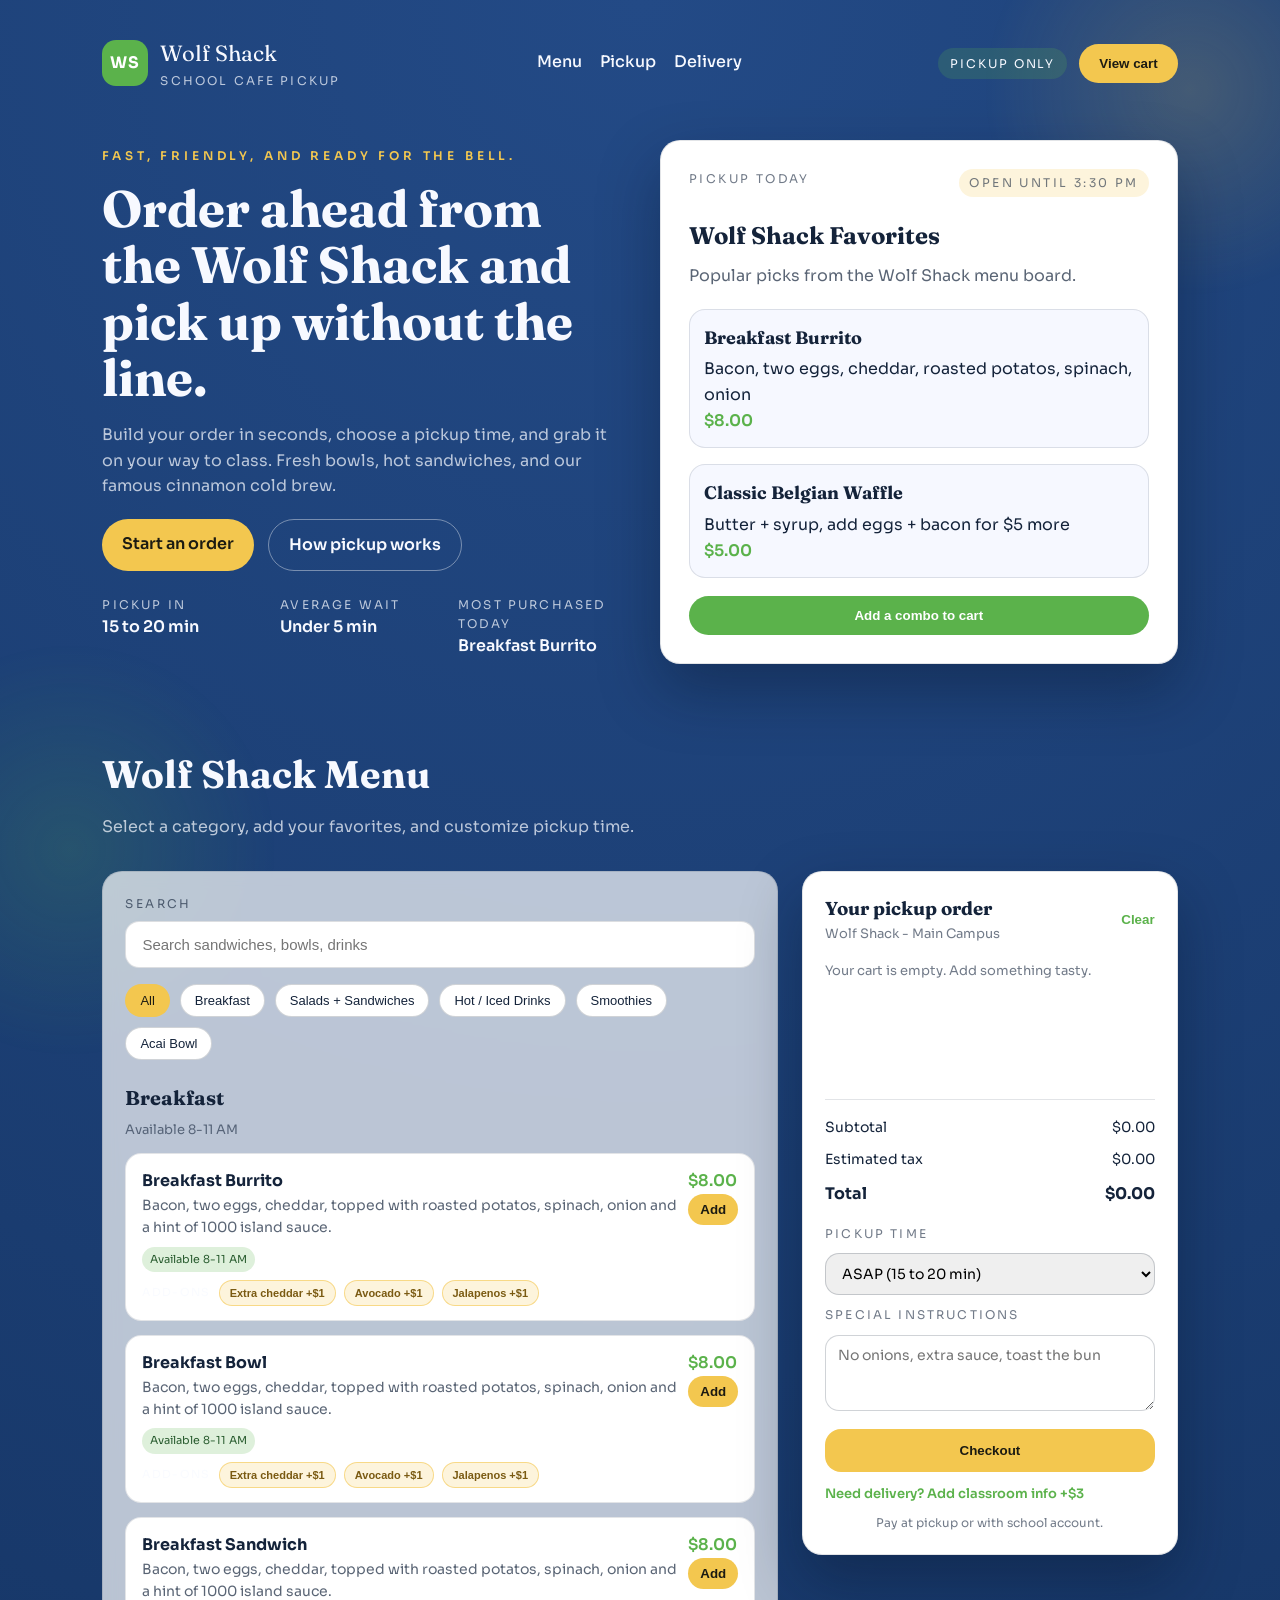
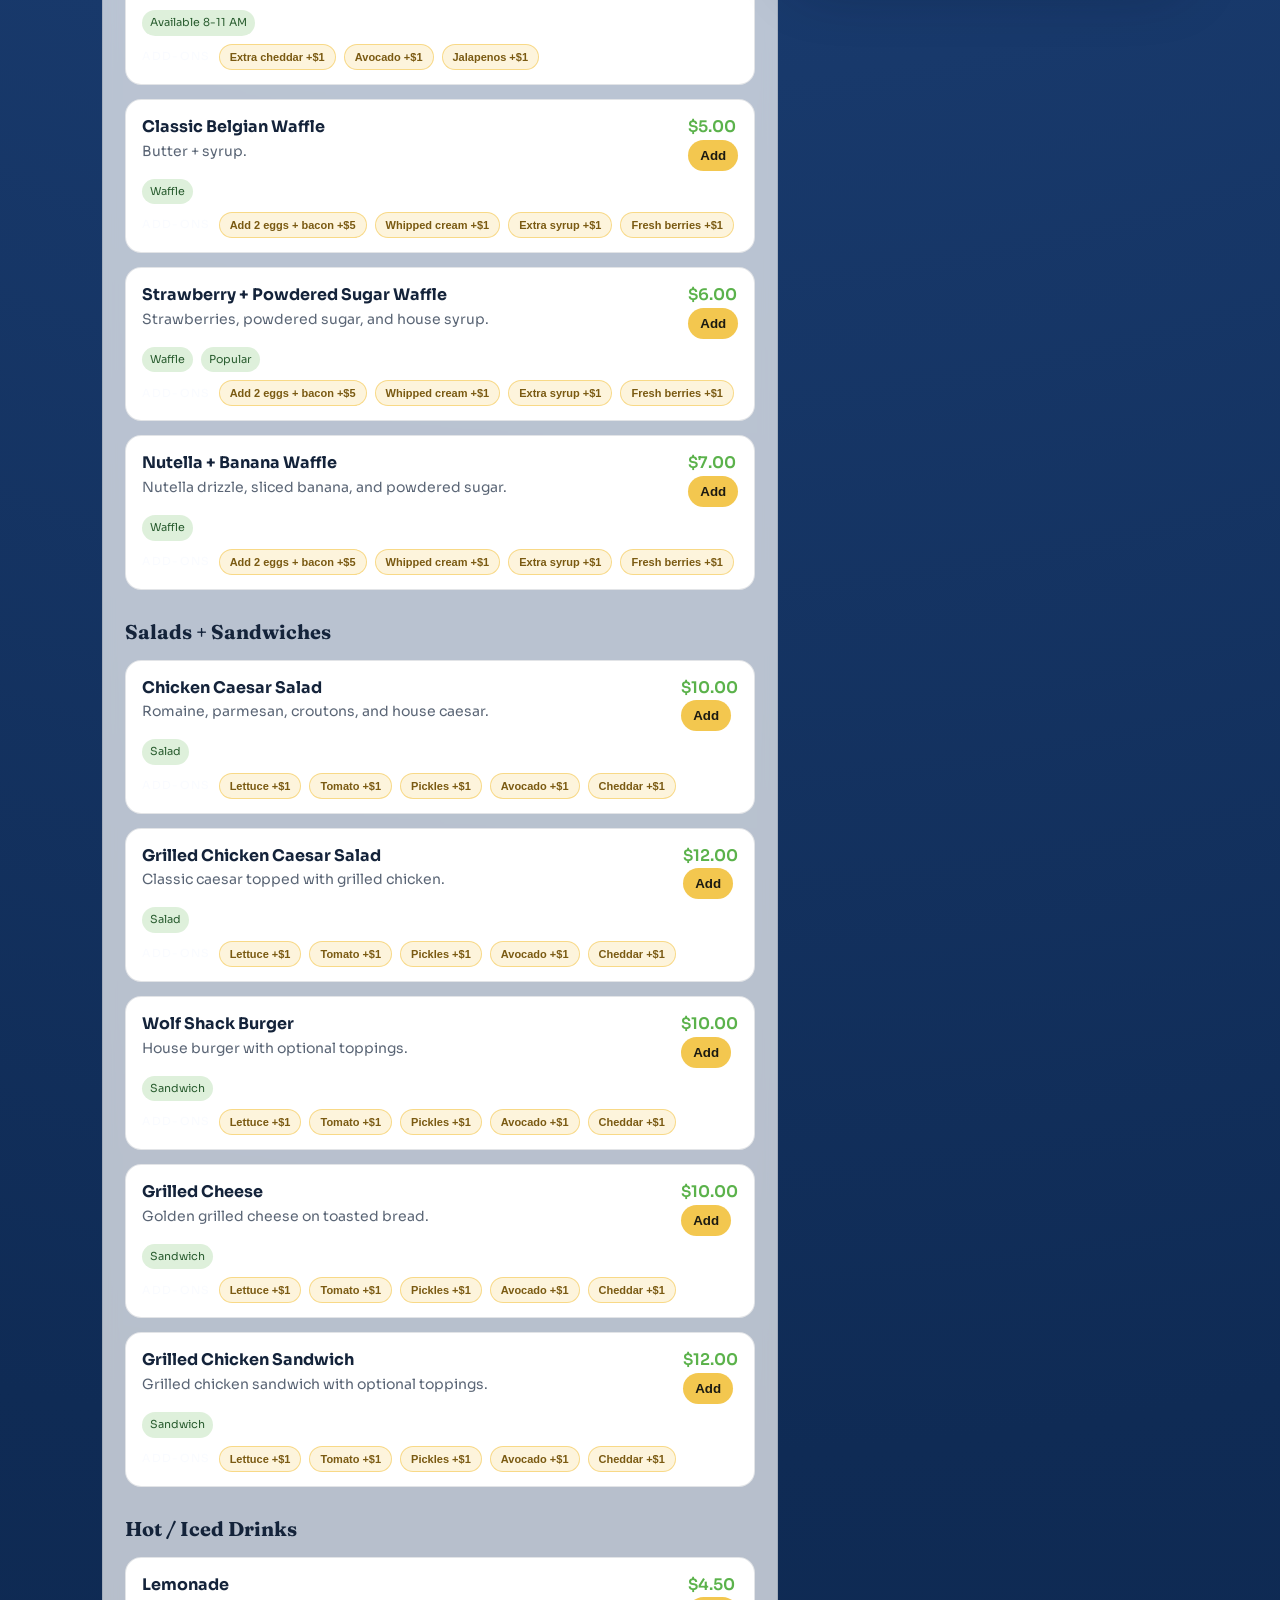
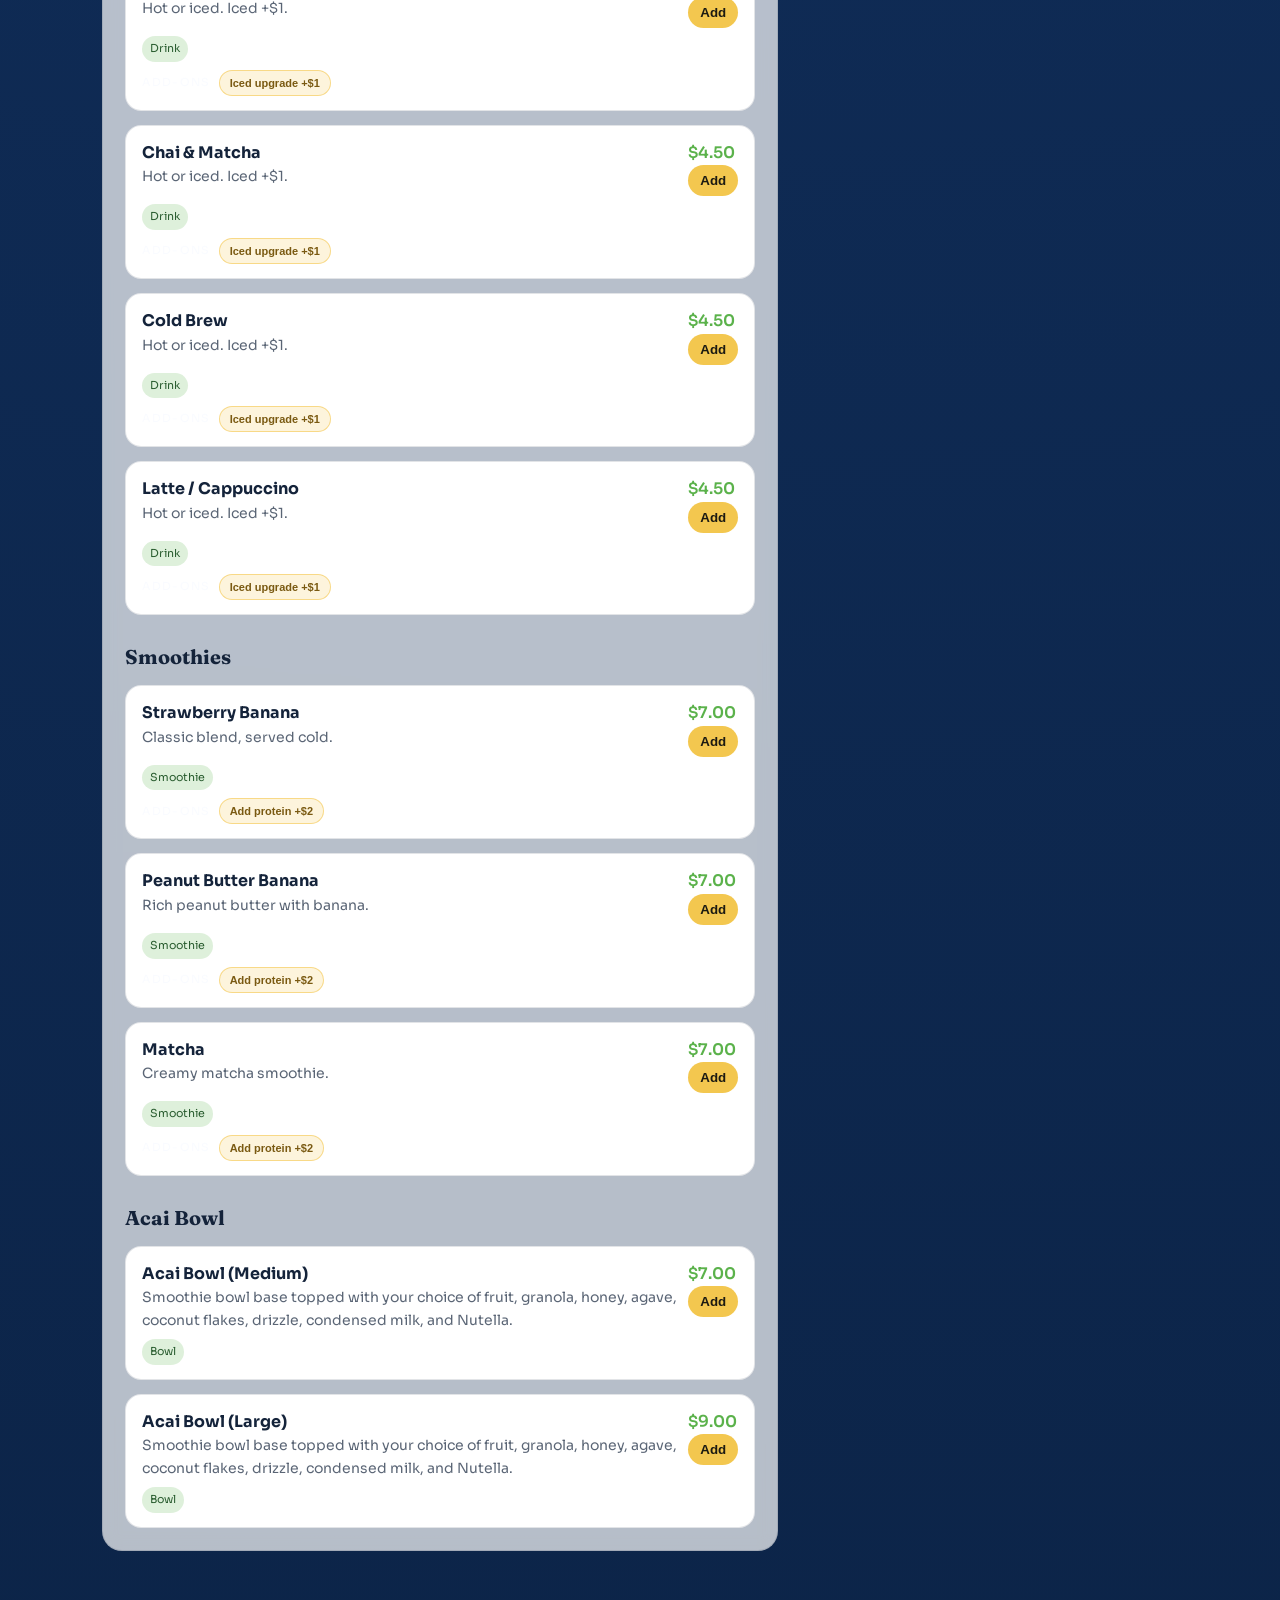
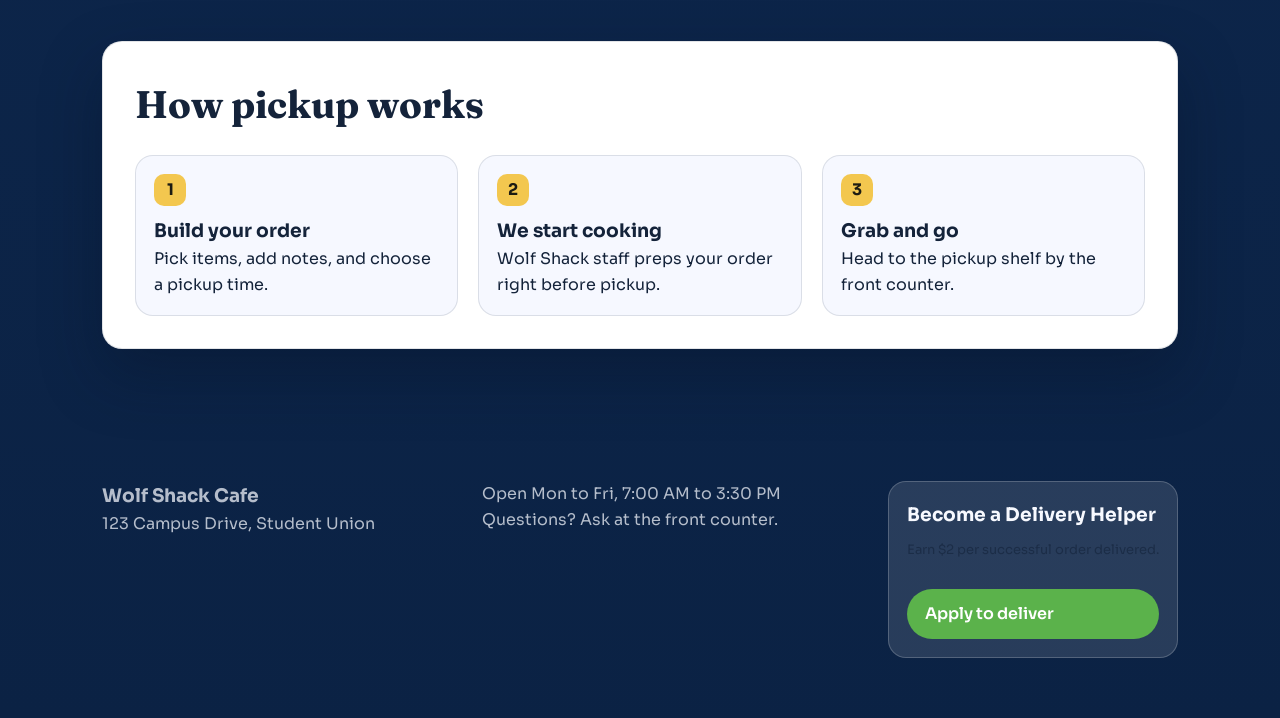
==== index.html @ 7cd52cb3 "Initial Commit" ====
<!doctype html>
<html lang="en">
  <head>
    <meta charset="UTF-8" />
    <meta name="viewport" content="width=device-width, initial-scale=1" />
    <title>Wolf Shack Cafe - Pickup Order</title>
    <link rel="preconnect" href="https://fonts.googleapis.com" />
    <link rel="preconnect" href="https://fonts.gstatic.com" crossorigin />
    <link
      href="https://fonts.googleapis.com/css2?family=Fraunces:opsz,wght@9..144,600;9..144,700&family=Sora:wght@300;400;500;600;700&display=swap"
      rel="stylesheet"
    />
    <link rel="stylesheet" href="styles.css" />
  </head>
  <body>
    <div class="bg-orb orb-one"></div>
    <div class="bg-orb orb-two"></div>

    <header class="hero" id="top">
      <nav class="nav">
        <div class="logo">
          <span class="logo-mark">WS</span>
          <div>
            <p class="logo-title">Wolf Shack</p>
            <p class="logo-subtitle">School Cafe Pickup</p>
          </div>
        </div>
        <div class="nav-links">
          <a href="#menu">Menu</a>
          <a href="#how">Pickup</a>
          <a href="delivery.html">Delivery</a>
        </div>
        <div class="nav-cta">
          <span class="status-pill">Pickup only</span>
          <button class="cta" type="button" id="jumpToCart">View cart</button>
        </div>
      </nav>

      <div class="hero-grid">
        <div class="hero-copy">
          <p class="eyebrow">Fast, friendly, and ready for the bell.</p>
          <h1>
            Order ahead from the Wolf Shack and pick up without the line.
          </h1>
          <p class="subtext">
            Build your order in seconds, choose a pickup time, and grab it on
            your way to class. Fresh bowls, hot sandwiches, and our famous
            cinnamon cold brew.
          </p>
          <div class="hero-actions">
            <a class="cta" href="#menu">Start an order</a>
            <a class="ghost" href="#how">How pickup works</a>
          </div>
          <div class="hero-badges">
            <div>
              <p class="badge-title">Pickup in</p>
              <p class="badge-value" id="pickupEta">15 to 20 min</p>
            </div>
            <div>
              <p class="badge-title">Average wait</p>
              <p class="badge-value">Under 5 min</p>
            </div>
            <div>
              <p class="badge-title">Most purchased today</p>
              <p class="badge-value">Breakfast Burrito</p>
            </div>
          </div>
        </div>

        <div class="hero-card">
          <div class="hero-card-top">
            <span>Pickup today</span>
            <span class="pill">Open until 3:30 PM</span>
          </div>
          <h2>Wolf Shack Favorites</h2>
          <p class="hero-card-sub">
            Popular picks from the Wolf Shack menu board.
          </p>
          <div class="specials">
            <article>
              <h3>Breakfast Burrito</h3>
              <p>Bacon, two eggs, cheddar, roasted potatos, spinach, onion</p>
              <span class="price">$8.00</span>
            </article>
            <article>
              <h3>Classic Belgian Waffle</h3>
              <p>Butter + syrup, add eggs + bacon for $5 more</p>
              <span class="price">$5.00</span>
            </article>
          </div>
          <button class="pill-btn" type="button" id="addSpecial">
            Add a combo to cart
          </button>
        </div>
      </div>
    </header>

    <main>
      <section id="menu" class="menu">
        <div class="section-title">
          <h2>Wolf Shack Menu</h2>
          <p>
            Select a category, add your favorites, and customize pickup time.
          </p>
        </div>

        <div class="menu-layout">
          <div class="menu-panel">
            <div class="search-row">
              <label class="search" for="searchInput">
                <span>Search</span>
                <input
                  type="text"
                  id="searchInput"
                  placeholder="Search sandwiches, bowls, drinks"
                  autocomplete="off"
                />
              </label>
              <div class="category-chips" id="categoryChips"></div>
            </div>

            <div class="menu-grid" id="menuGrid"></div>
          </div>

          <aside class="cart-panel" id="cartPanel">
            <div class="cart-header">
              <div>
                <h3>Your pickup order</h3>
                <p class="muted">Wolf Shack - Main Campus</p>
              </div>
              <button class="link" id="clearCart" type="button">Clear</button>
            </div>

            <div class="cart-items" id="cartItems"></div>

            <div class="cart-summary">
              <div class="summary-row">
                <span>Subtotal</span>
                <span id="subtotal">$0.00</span>
              </div>
              <div class="summary-row">
                <span>Estimated tax</span>
                <span id="tax">$0.00</span>
              </div>
              <div class="summary-row total">
                <span>Total</span>
                <span id="total">$0.00</span>
              </div>
            </div>

            <div class="pickup-block">
              <label for="pickupTime">Pickup time</label>
              <select id="pickupTime"></select>
              <label for="notes">Special instructions</label>
              <textarea
                id="notes"
                rows="3"
                placeholder="No onions, extra sauce, toast the bun"
              ></textarea>
            </div>

            <button class="checkout" type="button" onclick="location.href='checkout.html'">
              Checkout
            </button>
            <a class="delivery-link" href="delivery.html">Need delivery? Add classroom info +$3</a>
            <p class="fine">Pay at pickup or with school account.</p>
          </aside>
        </div>
      </section>

      <section id="how" class="how">
        <div class="section-title">
          <h2>How pickup works</h2>
        </div>
        <div class="steps">
          <div class="step">
            <span class="step-number">1</span>
            <h3>Build your order</h3>
            <p>Pick items, add notes, and choose a pickup time.</p>
          </div>
          <div class="step">
            <span class="step-number">2</span>
            <h3>We start cooking</h3>
            <p>Wolf Shack staff preps your order right before pickup.</p>
          </div>
          <div class="step">
            <span class="step-number">3</span>
            <h3>Grab and go</h3>
            <p>Head to the pickup shelf by the front counter.</p>
          </div>
        </div>
      </section>

    </main>

    <footer class="footer">
      <div>
        <h3>Wolf Shack Cafe</h3>
        <p>123 Campus Drive, Student Union</p>
      </div>
      <div>
        <p>Open Mon to Fri, 7:00 AM to 3:30 PM</p>
        <p>Questions? Ask at the front counter.</p>
      </div>
      <div class="footer-cta">
        <h3>Become a Delivery Helper</h3>
        <p class="muted">Earn $2 per successful order delivered.</p>
        <a class="pill-btn" href="deliverer.html">Apply to deliver</a>
      </div>
    </footer>

    <script src="app.js"></script>
  </body>
</html>
---- styles.css ----
:root {
  --bg: #0f2b55;
  --bg-soft: #173a6d;
  --ink: #f7f9ff;
  --muted: rgba(247, 249, 255, 0.72);
  --accent: #f3c74f;
  --accent-2: #5bb24b;
  --accent-3: #7ecbff;
  --card: #ffffff;
  --card-ink: #14233a;
  --stroke: rgba(255, 255, 255, 0.2);
  --shadow: 0 26px 60px rgba(7, 18, 38, 0.35);
  --radius: 20px;
}

* {
  box-sizing: border-box;
  margin: 0;
  padding: 0;
}

body {
  font-family: "Sora", sans-serif;
  background: radial-gradient(circle at top, #234a86 0%, var(--bg) 55%, #0b2244 100%);
  color: var(--ink);
  min-height: 100vh;
  line-height: 1.6;
  overflow-x: hidden;
}

a {
  color: inherit;
  text-decoration: none;
}

.bg-orb {
  position: fixed;
  width: 420px;
  height: 420px;
  border-radius: 50%;
  filter: blur(0px);
  opacity: 0.5;
  z-index: -1;
}

.orb-one {
  background: radial-gradient(circle, rgba(243, 199, 79, 0.35) 0%, rgba(243, 199, 79, 0) 70%);
  top: -120px;
  right: -120px;
}

.orb-two {
  background: radial-gradient(circle, rgba(91, 178, 75, 0.35) 0%, rgba(91, 178, 75, 0) 70%);
  bottom: -160px;
  left: -140px;
}

.hero {
  padding: 36px 8vw 80px;
  position: relative;
}

.nav {
  display: flex;
  align-items: center;
  justify-content: space-between;
  gap: 24px;
  flex-wrap: wrap;
}

.logo {
  display: flex;
  align-items: center;
  gap: 12px;
}

.logo-mark {
  display: inline-flex;
  align-items: center;
  justify-content: center;
  width: 46px;
  height: 46px;
  border-radius: 14px;
  background: var(--accent-2);
  color: #ffffff;
  font-weight: 700;
  letter-spacing: 0.1em;
}

.logo-title {
  font-family: "Fraunces", serif;
  font-size: 22px;
}

.logo-subtitle {
  font-size: 12px;
  text-transform: uppercase;
  letter-spacing: 0.18em;
  color: var(--muted);
}

.nav-links {
  display: flex;
  gap: 18px;
  flex-wrap: wrap;
  font-weight: 500;
}

.nav-links a {
  padding: 6px 0;
  border-bottom: 2px solid transparent;
}

.nav-links a:hover {
  border-bottom-color: var(--accent);
}

.nav-cta {
  display: flex;
  align-items: center;
  gap: 12px;
}

.status-pill {
  padding: 6px 12px;
  background: rgba(91, 178, 75, 0.2);
  border-radius: 999px;
  font-size: 12px;
  text-transform: uppercase;
  letter-spacing: 0.16em;
}

.cta {
  padding: 12px 20px;
  border-radius: 999px;
  background: var(--accent);
  color: #1c1b12;
  font-weight: 600;
  border: none;
  cursor: pointer;
}

.ghost {
  padding: 12px 20px;
  border-radius: 999px;
  border: 1px solid rgba(255, 255, 255, 0.4);
  font-weight: 600;
}

.hero-grid {
  display: grid;
  grid-template-columns: repeat(auto-fit, minmax(280px, 1fr));
  gap: 40px;
  margin-top: 50px;
  align-items: center;
}

.eyebrow {
  text-transform: uppercase;
  letter-spacing: 0.32em;
  font-size: 12px;
  color: var(--accent);
  font-weight: 600;
}

.hero-copy h1 {
  font-family: "Fraunces", serif;
  font-size: clamp(2.4rem, 4vw, 3.8rem);
  line-height: 1.1;
  margin: 16px 0;
}

.subtext {
  color: var(--muted);
  margin-bottom: 20px;
  max-width: 520px;
}

.hero-actions {
  display: flex;
  gap: 14px;
  flex-wrap: wrap;
  margin-bottom: 24px;
}

.hero-badges {
  display: grid;
  grid-template-columns: repeat(auto-fit, minmax(140px, 1fr));
  gap: 16px;
}

.badge-title {
  font-size: 12px;
  text-transform: uppercase;
  letter-spacing: 0.18em;
  color: var(--muted);
}

.badge-value {
  font-weight: 600;
}

.hero-card {
  background: var(--card);
  border-radius: var(--radius);
  box-shadow: var(--shadow);
  padding: 28px;
  border: 1px solid rgba(20, 35, 58, 0.12);
  color: var(--card-ink);
}

.hero-card-top {
  display: flex;
  justify-content: space-between;
  font-size: 12px;
  text-transform: uppercase;
  letter-spacing: 0.2em;
  color: rgba(20, 35, 58, 0.6);
  margin-bottom: 20px;
}

.pill {
  background: rgba(243, 199, 79, 0.2);
  padding: 4px 10px;
  border-radius: 999px;
}

.hero-card h2 {
  font-family: "Fraunces", serif;
  margin-bottom: 8px;
}

.hero-card-sub {
  color: rgba(20, 35, 58, 0.7);
  margin-bottom: 20px;
}

.specials {
  display: grid;
  gap: 16px;
}

.specials article {
  background: #f6f8ff;
  border-radius: 16px;
  padding: 14px;
  border: 1px solid rgba(20, 35, 58, 0.12);
}

.specials h3 {
  font-family: "Fraunces", serif;
  font-size: 18px;
  margin-bottom: 4px;
}

.price {
  font-weight: 600;
  color: var(--accent-2);
}

.pill-btn {
  width: 100%;
  border: none;
  margin-top: 18px;
  padding: 12px 18px;
  border-radius: 999px;
  background: var(--accent-2);
  color: #ffffff;
  font-weight: 600;
  cursor: pointer;
}

main {
  display: grid;
  gap: 90px;
  padding: 0 8vw 100px;
}

.section-title h2 {
  font-family: "Fraunces", serif;
  font-size: clamp(2rem, 3vw, 2.8rem);
  margin-bottom: 8px;
}

.section-title p {
  color: var(--muted);
  max-width: 560px;
}

.menu-layout {
  display: grid;
  grid-template-columns: minmax(0, 1.8fr) minmax(0, 1fr);
  gap: 24px;
  margin-top: 32px;
}

.menu-panel {
  background: rgba(255, 255, 255, 0.7);
  border-radius: var(--radius);
  padding: 22px;
  border: 1px solid rgba(20, 35, 58, 0.12);
  backdrop-filter: blur(8px);
  color: var(--card-ink);
}

.search-row {
  display: grid;
  gap: 16px;
}

.search {
  display: grid;
  gap: 8px;
  font-size: 12px;
  text-transform: uppercase;
  letter-spacing: 0.2em;
  color: rgba(20, 35, 58, 0.65);
}

.search input {
  padding: 14px 16px;
  border-radius: 14px;
  border: 1px solid rgba(20, 35, 58, 0.15);
  background: #ffffff;
  font-size: 15px;
}

.category-chips {
  display: flex;
  flex-wrap: wrap;
  gap: 10px;
}

.chip {
  padding: 8px 14px;
  border-radius: 999px;
  border: 1px solid rgba(20, 35, 58, 0.2);
  font-size: 13px;
  background: #ffffff;
  cursor: pointer;
  color: var(--card-ink);
}

.chip.active {
  background: var(--accent);
  color: #1c1b12;
  border-color: transparent;
}

.menu-grid {
  display: grid;
  gap: 26px;
  margin-top: 22px;
}

.menu-section h3 {
  font-family: "Fraunces", serif;
  font-size: 20px;
  margin-bottom: 12px;
}

.category-note {
  color: rgba(20, 35, 58, 0.6);
  font-size: 13px;
  margin-top: -6px;
  margin-bottom: 12px;
}

.menu-items {
  display: grid;
  gap: 14px;
}

.menu-item {
  background: #ffffff;
  border-radius: 16px;
  padding: 14px 16px;
  border: 1px solid rgba(20, 35, 58, 0.12);
  display: grid;
  gap: 8px;
}

.menu-item-top {
  display: flex;
  justify-content: space-between;
  align-items: flex-start;
  gap: 10px;
}

.menu-item h4 {
  font-size: 16px;
}

.menu-item p {
  color: rgba(20, 35, 58, 0.7);
  font-size: 14px;
}

.tags {
  display: flex;
  gap: 8px;
  flex-wrap: wrap;
}

.tag {
  font-size: 11px;
  padding: 4px 8px;
  background: rgba(91, 178, 75, 0.2);
  border-radius: 999px;
  color: #2a5d30;
}

.addons {
  display: flex;
  flex-wrap: wrap;
  gap: 8px;
  align-items: center;
}

.addons-label {
  font-size: 11px;
  text-transform: uppercase;
  letter-spacing: 0.12em;
  color: var(--muted);
}

.addon-btn {
  font-size: 11px;
  padding: 6px 10px;
  border-radius: 999px;
  border: 1px solid rgba(243, 199, 79, 0.6);
  background: rgba(243, 199, 79, 0.2);
  color: #7a5a12;
  cursor: pointer;
  font-weight: 600;
}

.addon-btn:hover {
  background: rgba(243, 199, 79, 0.35);
}

.add-btn {
  padding: 8px 12px;
  border-radius: 999px;
  border: none;
  background: var(--accent);
  color: #1c1b12;
  cursor: pointer;
  font-weight: 600;
  white-space: nowrap;
}

.cart-panel {
  background: #ffffff;
  border-radius: var(--radius);
  padding: 22px;
  border: 1px solid rgba(20, 35, 58, 0.12);
  box-shadow: var(--shadow);
  position: sticky;
  top: 24px;
  height: fit-content;
  color: var(--card-ink);
}

.cart-header {
  display: flex;
  justify-content: space-between;
  align-items: center;
  margin-bottom: 16px;
}

.cart-header h3 {
  font-family: "Fraunces", serif;
}

.muted {
  color: rgba(20, 35, 58, 0.6);
  font-size: 13px;
}

.link {
  border: none;
  background: none;
  color: var(--accent-2);
  font-weight: 600;
  cursor: pointer;
}

.cart-items {
  display: grid;
  gap: 14px;
  margin-bottom: 18px;
  max-height: 320px;
  overflow: auto;
  padding-right: 6px;
  min-height: 120px;
  scrollbar-gutter: stable;
}

.cart-item {
  display: grid;
  grid-template-columns: 1fr auto;
  gap: 10px;
  border-bottom: 1px dashed rgba(20, 35, 58, 0.2);
  padding-bottom: 10px;
}

.cart-item h4 {
  font-size: 15px;
}

.qty {
  display: inline-flex;
  align-items: center;
  gap: 6px;
  border: 1px solid rgba(20, 35, 58, 0.2);
  border-radius: 999px;
  padding: 4px 8px;
}

.qty button {
  border: none;
  background: none;
  cursor: pointer;
  font-size: 16px;
  padding: 0 6px;
}

.cart-summary {
  border-top: 1px solid rgba(20, 35, 58, 0.12);
  padding-top: 16px;
  display: grid;
  gap: 10px;
}

.summary-row {
  display: flex;
  justify-content: space-between;
  font-size: 14px;
}

.summary-row.total {
  font-size: 16px;
  font-weight: 700;
}

.pickup-block {
  margin-top: 18px;
  display: grid;
  gap: 10px;
}

.pickup-block label {
  font-size: 12px;
  text-transform: uppercase;
  letter-spacing: 0.18em;
  color: rgba(20, 35, 58, 0.6);
}

.pickup-block select,
.pickup-block textarea {
  border: 1px solid rgba(20, 35, 58, 0.2);
  border-radius: 14px;
  padding: 10px 12px;
  font-size: 14px;
  font-family: "Sora", sans-serif;
}

.checkout {
  margin-top: 18px;
  width: 100%;
  border: none;
  padding: 14px 18px;
  border-radius: 16px;
  background: var(--accent);
  color: #1c1b12;
  font-weight: 600;
  cursor: pointer;
  display: block;
  text-align: center;
}

.fine {
  text-align: center;
  font-size: 12px;
  color: rgba(20, 35, 58, 0.6);
  margin-top: 8px;
}

.delivery-link {
  display: inline-block;
  text-align: center;
  margin-top: 12px;
  font-size: 13px;
  color: var(--accent-2);
  font-weight: 600;
}

.how {
  background: #ffffff;
  border-radius: var(--radius);
  padding: 32px;
  border: 1px solid rgba(20, 35, 58, 0.12);
  box-shadow: var(--shadow);
  color: var(--card-ink);
}

.steps {
  display: grid;
  grid-template-columns: repeat(auto-fit, minmax(220px, 1fr));
  gap: 20px;
  margin-top: 20px;
}

.step {
  background: #f6f8ff;
  border-radius: 18px;
  padding: 18px;
  border: 1px solid rgba(20, 35, 58, 0.12);
}

.step-number {
  display: inline-flex;
  width: 32px;
  height: 32px;
  border-radius: 10px;
  background: var(--accent);
  color: #1c1b12;
  align-items: center;
  justify-content: center;
  margin-bottom: 10px;
  font-weight: 700;
}

.footer {
  display: flex;
  justify-content: space-between;
  padding: 32px 8vw 60px;
  color: var(--muted);
  flex-wrap: wrap;
  gap: 18px;
}

.footer-cta {
  background: rgba(255, 255, 255, 0.12);
  border: 1px solid rgba(255, 255, 255, 0.2);
  border-radius: 18px;
  padding: 18px;
  min-width: 240px;
  max-width: 320px;
  display: grid;
  gap: 10px;
}

.footer-cta h3 {
  color: var(--ink);
}

.delivery-page-form {
  display: grid;
  gap: 12px;
  margin-top: 16px;
}

.delivery-page-form label {
  display: grid;
  gap: 6px;
  font-size: 13px;
  color: rgba(20, 35, 58, 0.6);
}

.delivery-page-form input,
.delivery-page-form select {
  padding: 10px 12px;
  border-radius: 12px;
  border: 1px solid rgba(20, 35, 58, 0.18);
  font-size: 14px;
  font-family: "Sora", sans-serif;
}

.payment-block {
  margin-top: 16px;
  display: grid;
  gap: 10px;
}

.payment-block label {
  font-size: 12px;
  text-transform: uppercase;
  letter-spacing: 0.18em;
  color: rgba(20, 35, 58, 0.6);
}

.payment-block input {
  border: 1px solid rgba(20, 35, 58, 0.2);
  border-radius: 12px;
  padding: 10px 12px;
  font-size: 14px;
  font-family: "Sora", sans-serif;
}

.payment-row {
  display: grid;
  grid-template-columns: 1fr 1fr;
  gap: 12px;
}

.delivery-form {
  display: grid;
  gap: 12px;
  margin-top: 12px;
}

.delivery-form label {
  display: grid;
  gap: 6px;
  font-size: 13px;
  color: var(--muted);
}

.delivery-form input {
  padding: 10px 12px;
  border-radius: 12px;
  border: 1px solid rgba(255, 255, 255, 0.3);
  background: rgba(255, 255, 255, 0.12);
  color: var(--ink);
}

.checkbox-group {
  border: none;
  display: grid;
  gap: 8px;
  padding: 0;
  color: var(--muted);
}

.checkbox-group legend {
  font-size: 12px;
  text-transform: uppercase;
  letter-spacing: 0.18em;
  color: var(--accent);
}

.checkbox-group label {
  display: flex;
  align-items: center;
  gap: 8px;
  font-size: 13px;
  color: var(--muted);
}

.hero-card .delivery-form label {
  color: rgba(20, 35, 58, 0.6);
}

.hero-card .delivery-form input {
  border: 1px solid rgba(20, 35, 58, 0.18);
  background: #f6f8ff;
  color: var(--card-ink);
}

.hero-card .checkbox-group legend {
  color: var(--accent-2);
}

.hero-card .checkbox-group label {
  color: rgba(20, 35, 58, 0.7);
}

.order-summary {
  margin-top: 24px;
  background: rgba(255, 255, 255, 0.12);
  border: 1px solid rgba(255, 255, 255, 0.2);
  border-radius: 18px;
  padding: 16px;
}

.order-summary h3 {
  margin-bottom: 12px;
}

#orderItems {
  display: grid;
  gap: 8px;
  margin-bottom: 12px;
}

.order-item {
  display: flex;
  justify-content: space-between;
  font-size: 14px;
}

.square-card {
  border: 1px solid rgba(20, 35, 58, 0.18);
  border-radius: 12px;
  padding: 12px;
  background: #ffffff;
  margin-bottom: 12px;
}

@media (max-width: 980px) {
  .menu-layout {
    grid-template-columns: 1fr;
  }

  .cart-panel {
    position: static;
  }
}

@media (max-width: 720px) {
  .nav {
    align-items: flex-start;
  }

  .nav-cta {
    width: 100%;
    justify-content: space-between;
  }

  .payment-row {
    grid-template-columns: 1fr;
  }
}

@media (prefers-reduced-motion: no-preference) {
  .hero,
  .menu-panel,
  .cart-panel,
  .how {
    animation: fadeUp 0.8s ease both;
  }
}

@keyframes fadeUp {
  from {
    opacity: 0;
    transform: translateY(20px);
  }
  to {
    opacity: 1;
    transform: translateY(0);
  }
}
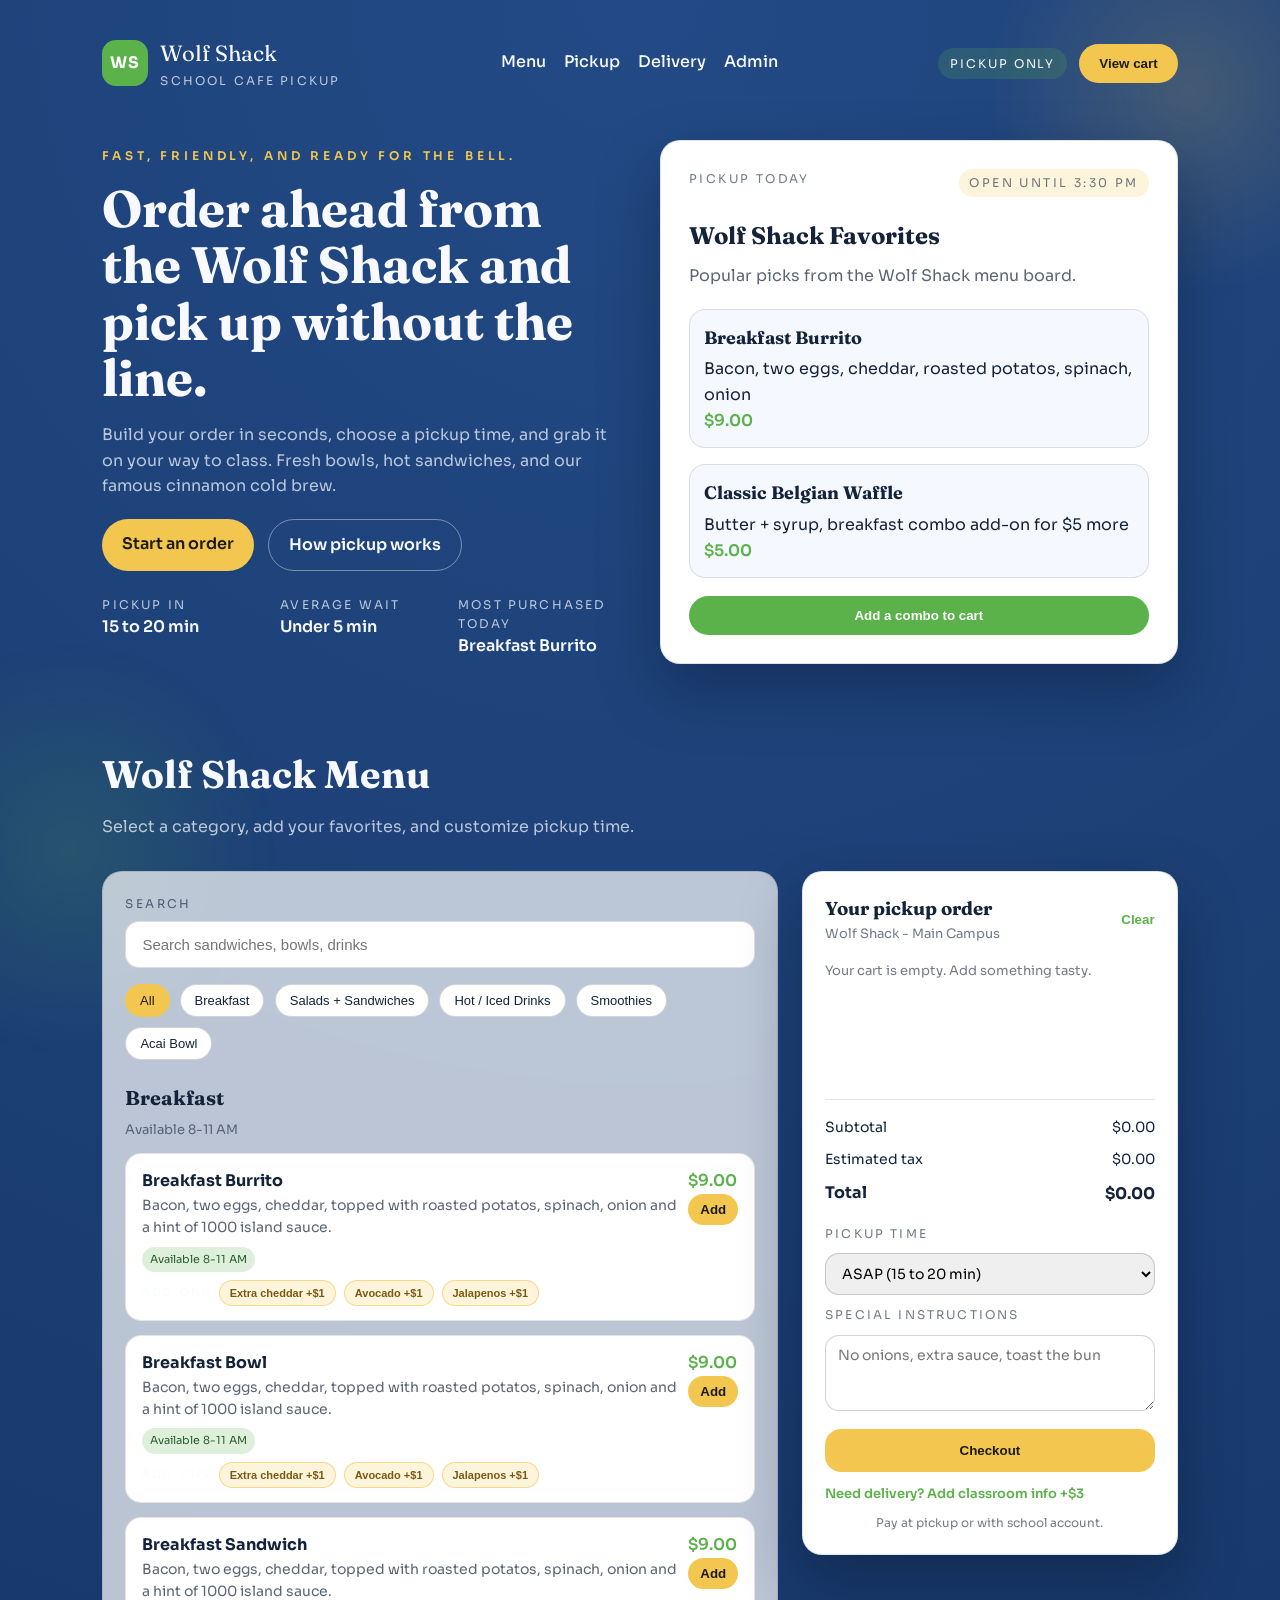
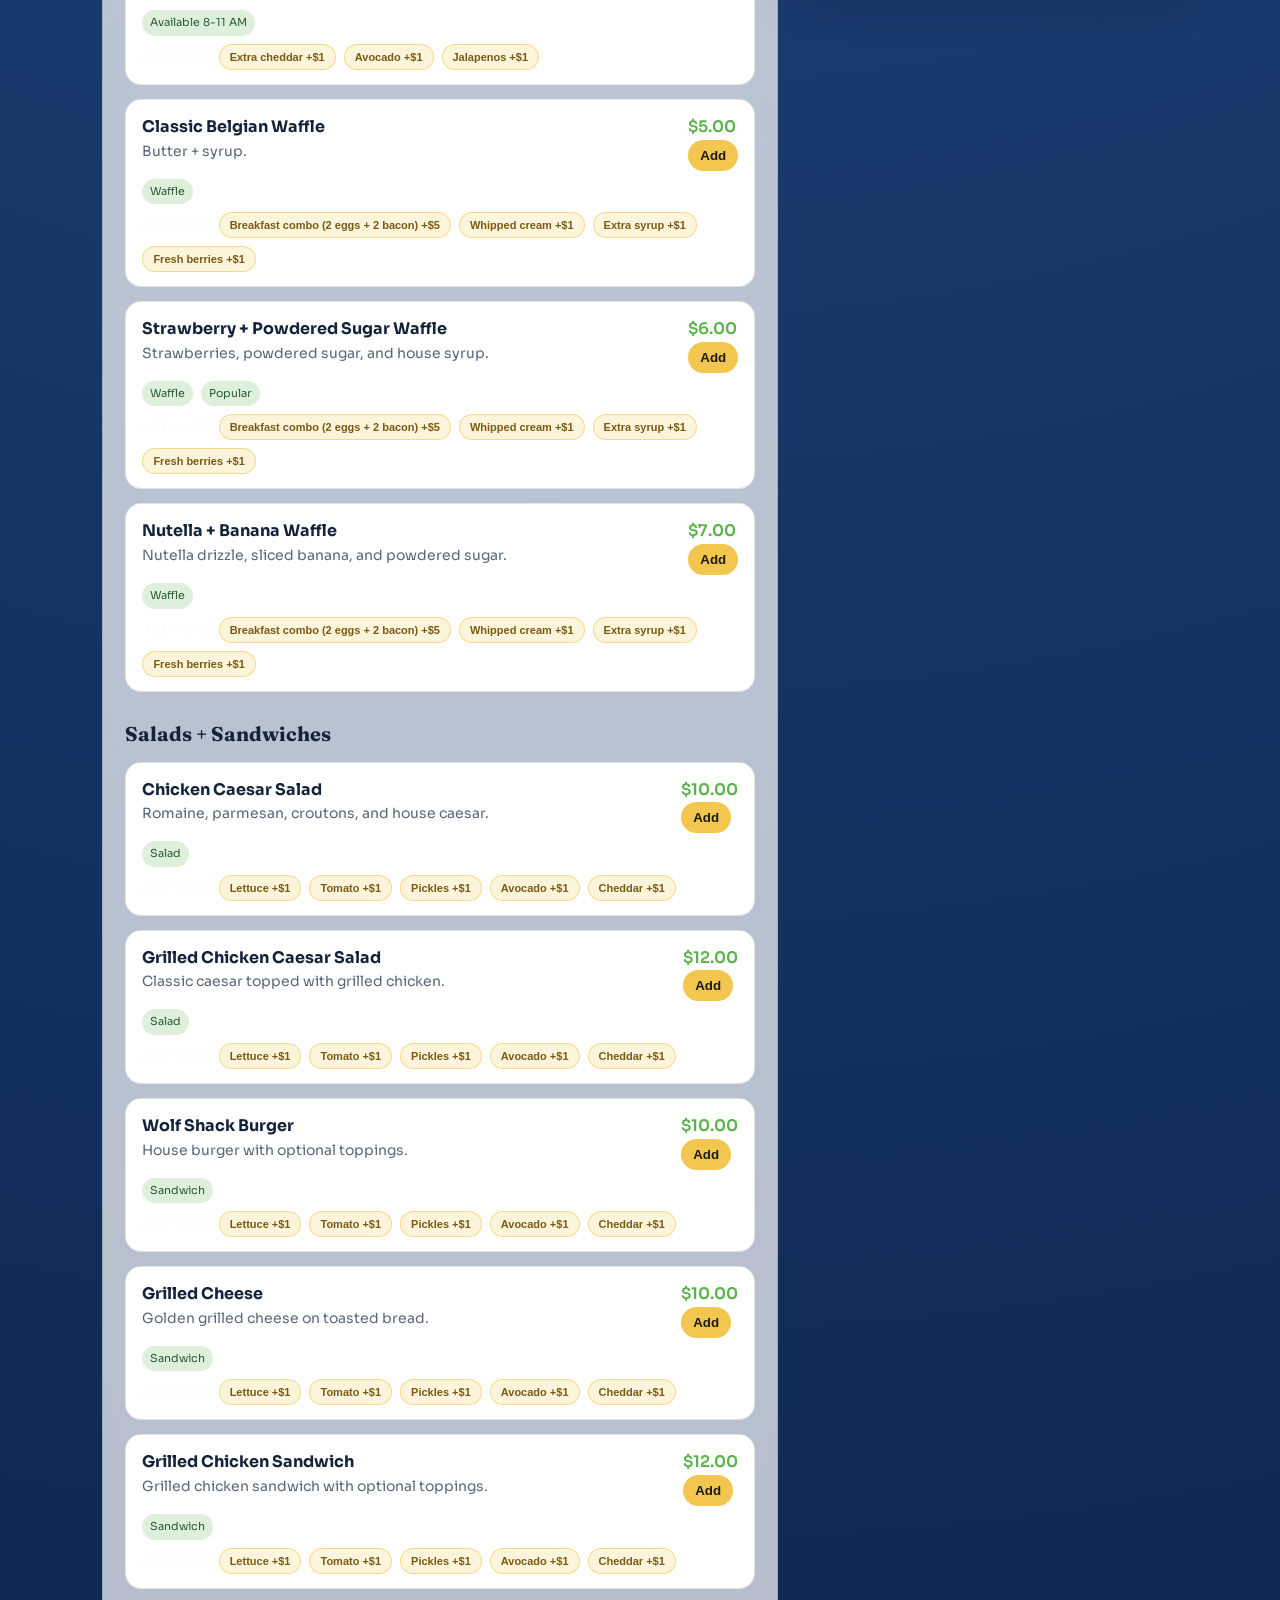
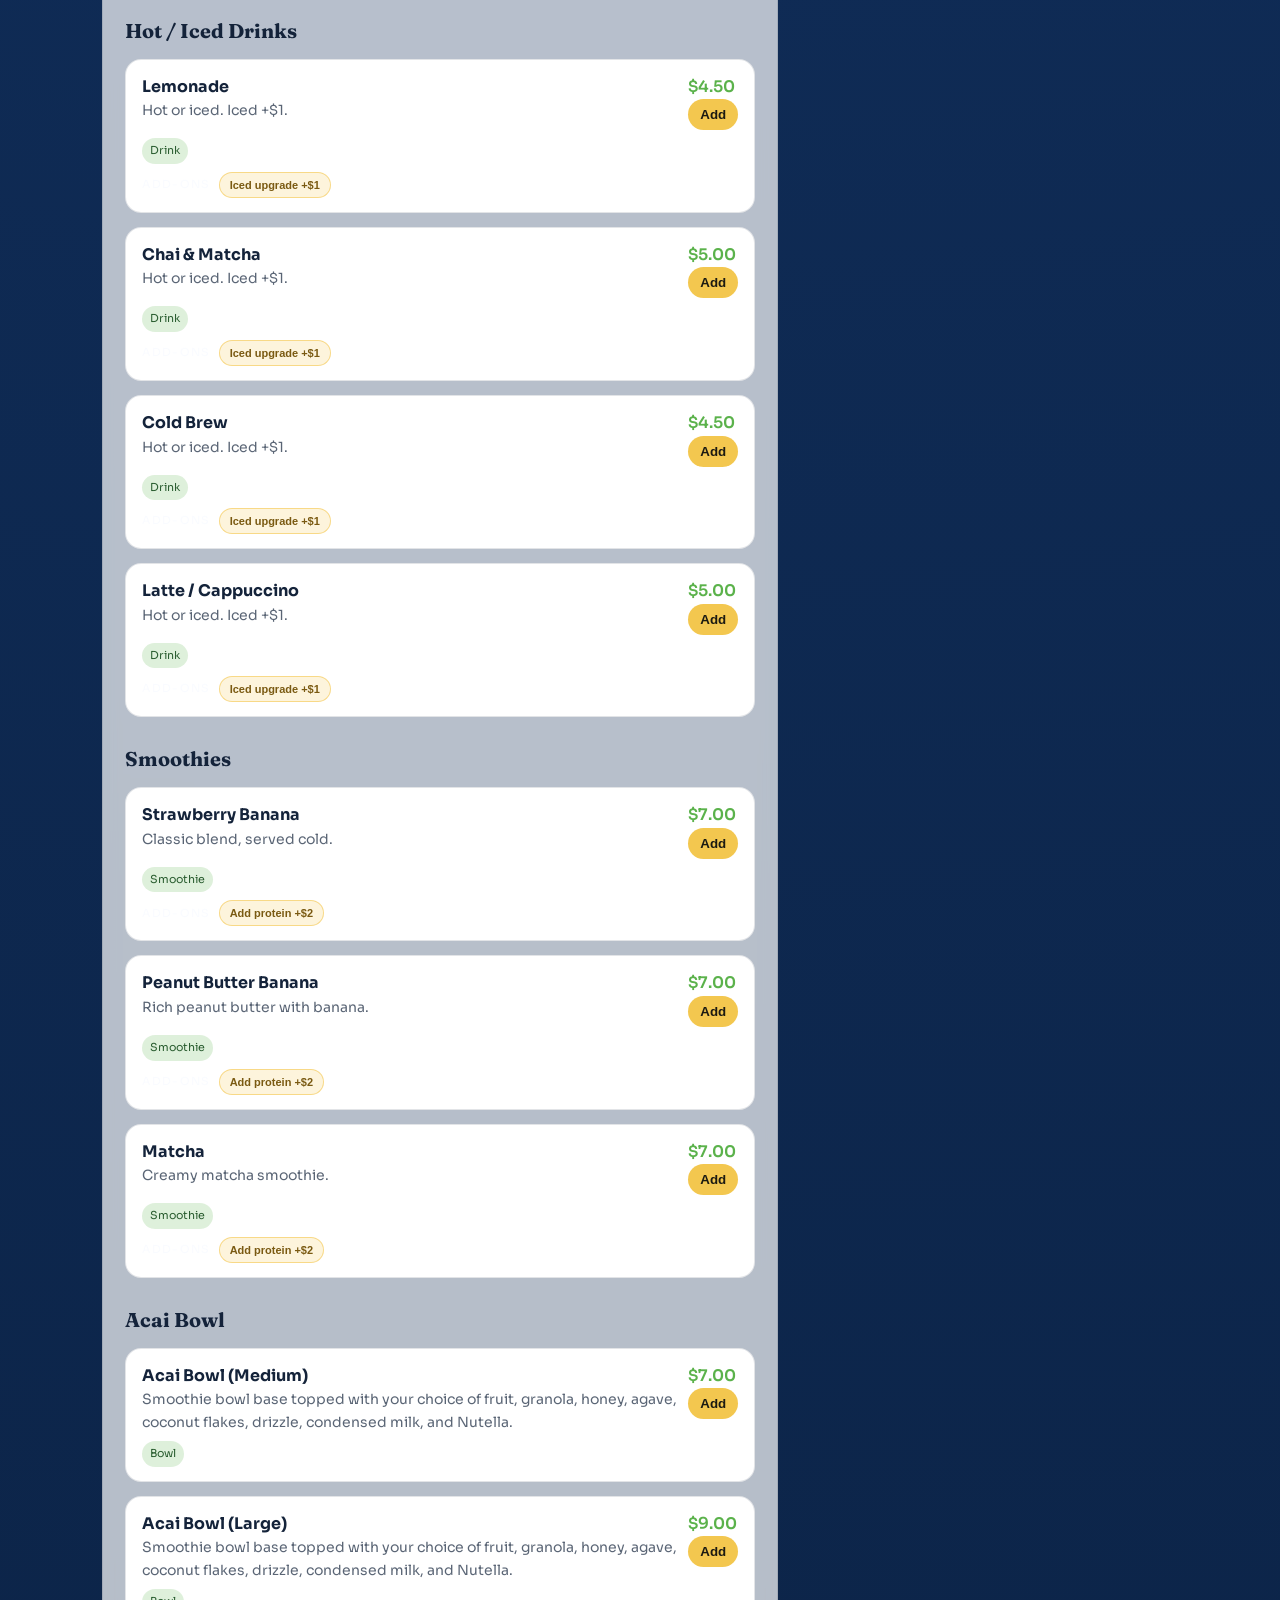
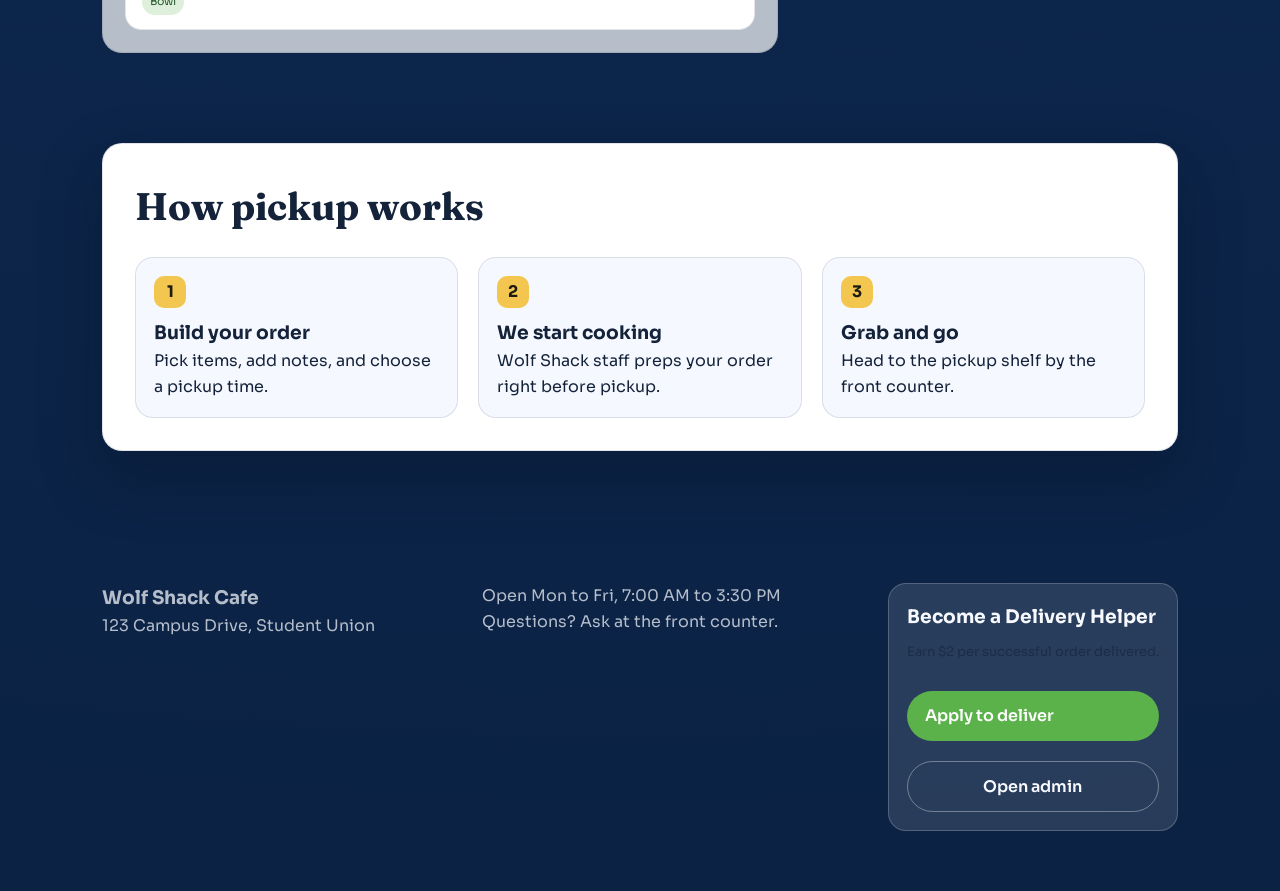
==== commit e2d3ce54: "Build Wolf Shack admin and Square checkout" ====
--- a/index.html
+++ b/index.html
@@ -29,6 +29,7 @@
           <a href="#menu">Menu</a>
           <a href="#how">Pickup</a>
           <a href="delivery.html">Delivery</a>
+          <a href="admin.html">Admin</a>
         </div>
         <div class="nav-cta">
           <span class="status-pill">Pickup only</span>
@@ -80,11 +81,11 @@
             <article>
               <h3>Breakfast Burrito</h3>
               <p>Bacon, two eggs, cheddar, roasted potatos, spinach, onion</p>
-              <span class="price">$8.00</span>
+              <span class="price">$9.00</span>
             </article>
             <article>
               <h3>Classic Belgian Waffle</h3>
-              <p>Butter + syrup, add eggs + bacon for $5 more</p>
+              <p>Butter + syrup, breakfast combo add-on for $5 more</p>
               <span class="price">$5.00</span>
             </article>
           </div>
@@ -206,6 +207,7 @@
         <h3>Become a Delivery Helper</h3>
         <p class="muted">Earn $2 per successful order delivered.</p>
         <a class="pill-btn" href="deliverer.html">Apply to deliver</a>
+        <a class="ghost-btn" href="admin.html">Open admin</a>
       </div>
     </footer>
 
--- a/styles.css
+++ b/styles.css
@@ -799,6 +799,183 @@
   margin-bottom: 12px;
 }
 
+.ghost-btn {
+  display: inline-flex;
+  align-items: center;
+  justify-content: center;
+  margin-top: 10px;
+  border-radius: 999px;
+  border: 1px solid rgba(255, 255, 255, 0.35);
+  background: transparent;
+  color: var(--ink);
+  padding: 12px 18px;
+  font-weight: 600;
+  cursor: pointer;
+}
+
+.status-meta {
+  display: grid;
+  gap: 8px;
+  margin-bottom: 12px;
+}
+
+.status-card {
+  padding: 16px;
+  border-radius: 16px;
+  border: 1px solid rgba(20, 35, 58, 0.12);
+  background: #f6f8ff;
+  color: var(--card-ink);
+  font-weight: 600;
+}
+
+.admin-layout {
+  align-items: stretch;
+}
+
+.admin-stats {
+  display: grid;
+  grid-template-columns: repeat(auto-fit, minmax(120px, 1fr));
+  gap: 12px;
+  margin-top: 22px;
+}
+
+.stat-card {
+  background: rgba(255, 255, 255, 0.12);
+  border: 1px solid rgba(255, 255, 255, 0.18);
+  border-radius: 16px;
+  padding: 14px;
+  display: grid;
+  gap: 4px;
+}
+
+.stat-card span {
+  font-size: 12px;
+  text-transform: uppercase;
+  letter-spacing: 0.16em;
+  color: var(--muted);
+}
+
+.stat-card strong {
+  font-size: 28px;
+  font-family: "Fraunces", serif;
+}
+
+.admin-toolbox {
+  align-self: start;
+}
+
+.admin-controls {
+  display: grid;
+  gap: 12px;
+}
+
+.admin-controls input {
+  padding: 12px 14px;
+  border-radius: 14px;
+  border: 1px solid rgba(20, 35, 58, 0.18);
+  background: #ffffff;
+  color: var(--card-ink);
+  font-size: 14px;
+}
+
+.filter-row {
+  display: flex;
+  flex-wrap: wrap;
+  gap: 10px;
+}
+
+.filter-row .chip.active {
+  background: var(--accent-2);
+  color: #ffffff;
+}
+
+.admin-main {
+  padding: 0 8vw 100px;
+}
+
+.admin-board {
+  display: grid;
+  gap: 24px;
+}
+
+.order-board {
+  display: grid;
+  gap: 16px;
+}
+
+.order-card {
+  background: rgba(255, 255, 255, 0.95);
+  color: var(--card-ink);
+  border-radius: 20px;
+  padding: 20px;
+  border: 1px solid rgba(20, 35, 58, 0.12);
+  box-shadow: var(--shadow);
+  display: grid;
+  gap: 12px;
+}
+
+.order-card-top {
+  display: flex;
+  justify-content: space-between;
+  gap: 16px;
+  align-items: flex-start;
+}
+
+.order-id {
+  font-size: 11px;
+  text-transform: uppercase;
+  letter-spacing: 0.18em;
+  color: rgba(20, 35, 58, 0.6);
+  margin-bottom: 4px;
+}
+
+.order-meta {
+  display: flex;
+  flex-wrap: wrap;
+  gap: 10px 16px;
+  color: rgba(20, 35, 58, 0.7);
+  font-size: 13px;
+}
+
+.order-items,
+.order-notes {
+  color: rgba(20, 35, 58, 0.85);
+  font-size: 14px;
+}
+
+.order-actions {
+  display: flex;
+  flex-wrap: wrap;
+  gap: 10px;
+}
+
+.order-actions .chip {
+  background: #f6f8ff;
+}
+
+.status-paid {
+  background: rgba(91, 178, 75, 0.2);
+  color: #2a5d30;
+}
+
+.status-ready {
+  background: rgba(243, 199, 79, 0.3);
+  color: #7a5a12;
+}
+
+.status-completed {
+  background: rgba(20, 35, 58, 0.12);
+  color: var(--card-ink);
+}
+
+.empty-state {
+  background: rgba(255, 255, 255, 0.9);
+  border-radius: 18px;
+  padding: 24px;
+  border: 1px dashed rgba(255, 255, 255, 0.35);
+  color: var(--muted);
+}
+
 @media (max-width: 980px) {
   .menu-layout {
     grid-template-columns: 1fr;
@@ -807,6 +984,10 @@
   .cart-panel {
     position: static;
   }
+
+  .admin-main {
+    padding: 0 8vw 80px;
+  }
 }
 
 @media (max-width: 720px) {
@@ -821,6 +1002,10 @@
 
   .payment-row {
     grid-template-columns: 1fr;
+  }
+
+  .order-card-top {
+    flex-direction: column;
   }
 }
 
